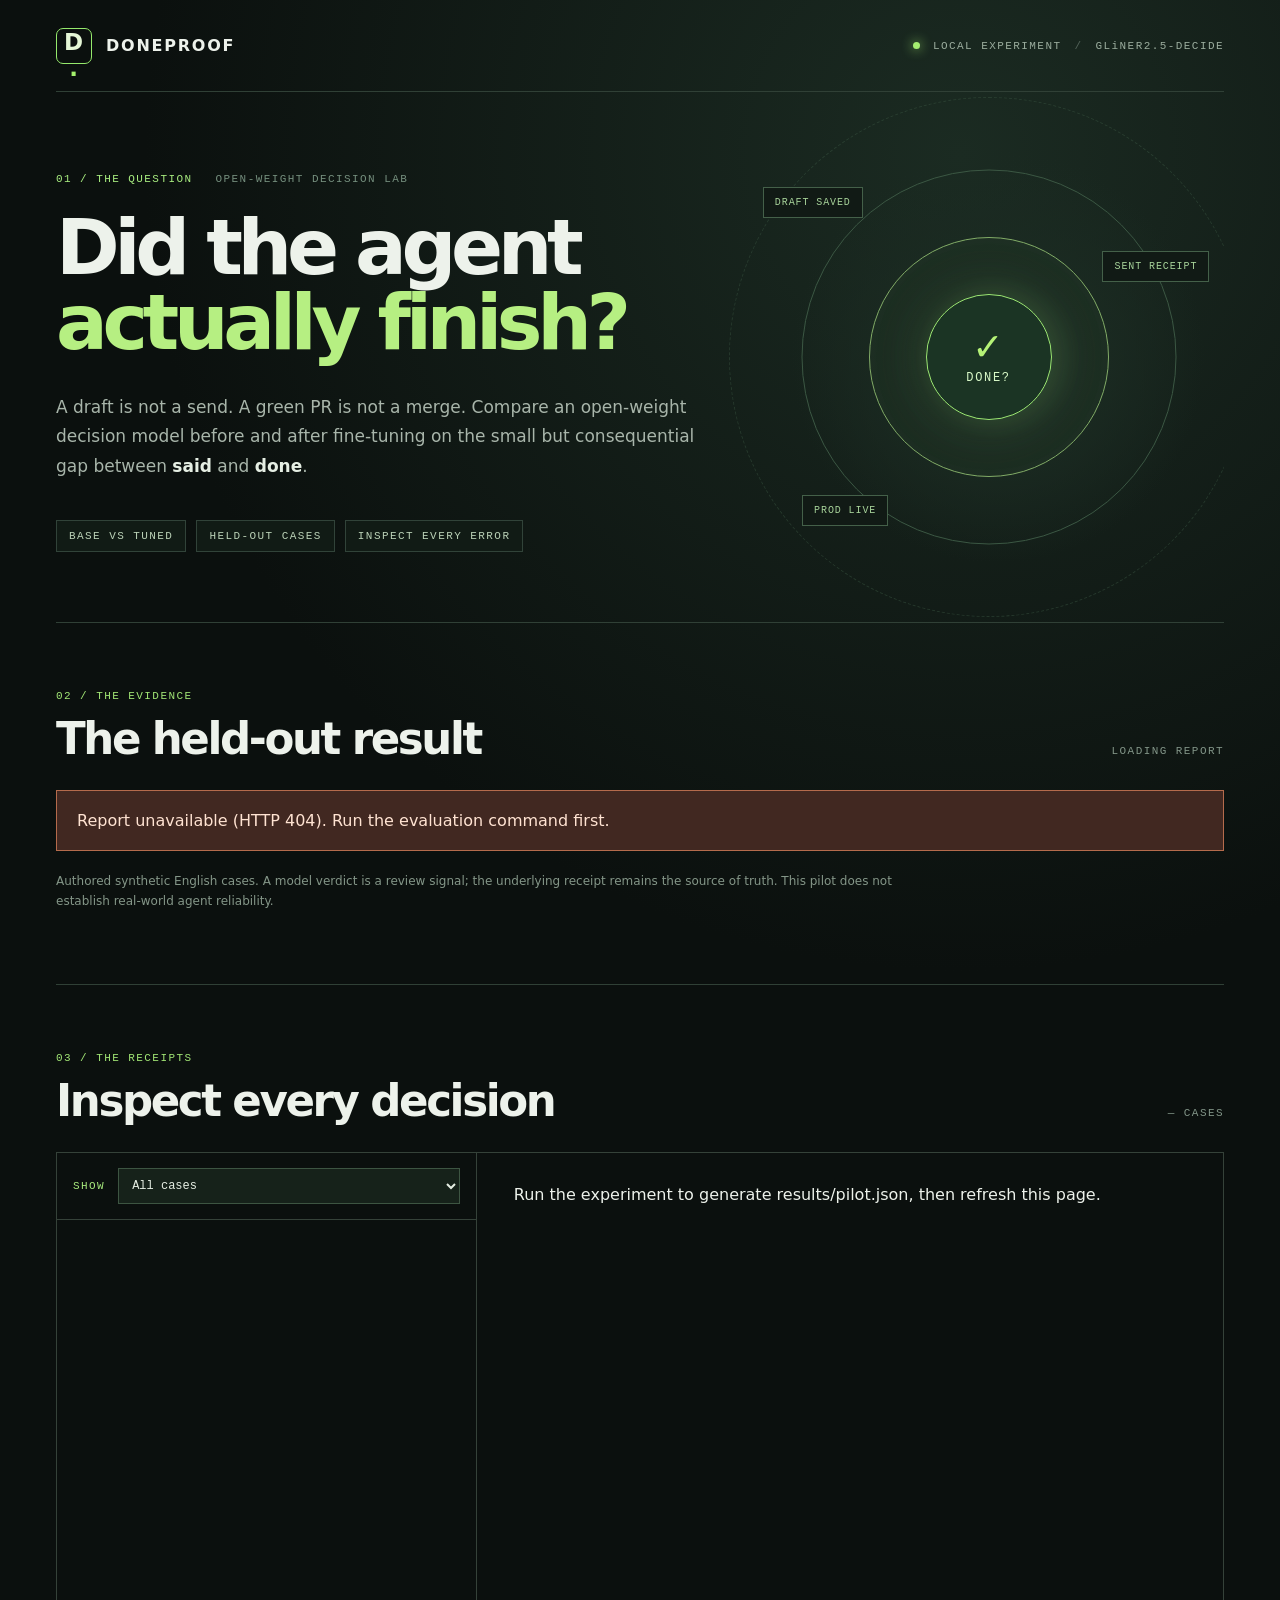
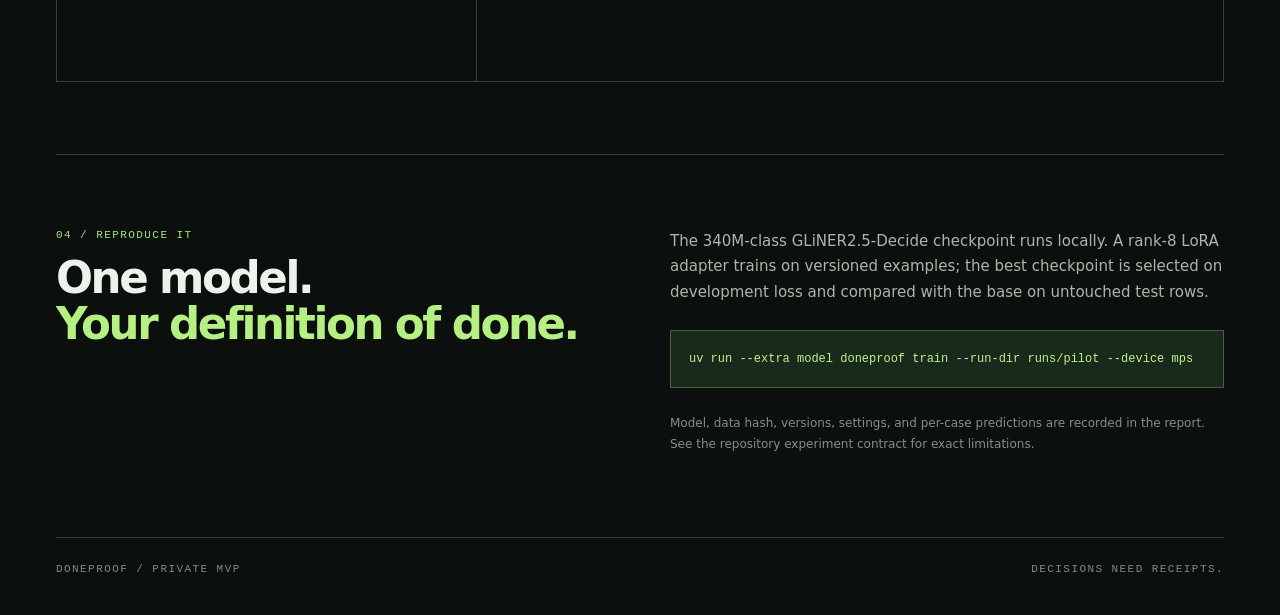
==== site/index.html @ ae105bcd "Build Doneproof joint decision and evidence MVP" ====
<!doctype html>
<html lang="en">
  <head>
    <meta charset="utf-8" />
    <meta name="viewport" content="width=device-width, initial-scale=1" />
    <title>Doneproof · Did the agent actually finish?</title>
    <link rel="stylesheet" href="./style.css" />
    <script src="./app.js" defer></script>
  </head>
  <body>
    <div class="shell">
      <header class="topbar">
        <div class="brand"><span class="brand-mark">D<span class="brand-dot">.</span></span><span>DONEPROOF</span></div>
        <div class="top-meta"><span class="status-dot"></span> LOCAL EXPERIMENT <span class="top-separator">/</span> GLiNER2.5-DECIDE</div>
      </header>

      <main>
        <section class="hero">
          <div class="hero-copy">
            <div class="eyebrow"><span>01 / THE QUESTION</span><span>OPEN-WEIGHT DECISION LAB</span></div>
            <h1>Did the agent<br /><em>actually finish?</em></h1>
            <p class="intro">A draft is not a send. A green PR is not a merge. Compare an open-weight decision model before and after fine-tuning on the small but consequential gap between <strong>said</strong> and <strong>done</strong>.</p>
            <div class="hero-chips"><span>BASE VS TUNED</span><span>HELD-OUT CASES</span><span>INSPECT EVERY ERROR</span></div>
          </div>
          <div class="hero-art" aria-hidden="true">
            <div class="orbit orbit-one"></div><div class="orbit orbit-two"></div><div class="orbit orbit-three"></div>
            <div class="art-center"><span class="art-tick">✓</span><span>DONE?</span></div>
            <span class="art-label art-label-one">DRAFT SAVED</span><span class="art-label art-label-two">SENT RECEIPT</span><span class="art-label art-label-three">PROD LIVE</span>
          </div>
        </section>

        <section class="score-section" aria-labelledby="results-title">
          <div class="section-heading"><div><span class="section-index">02 / THE EVIDENCE</span><h2 id="results-title">The held-out result</h2></div><span class="section-aside" id="sample-count">LOADING REPORT</span></div>
          <div id="error" class="error" role="alert" hidden></div>
          <div class="score-grid" id="scores" hidden>
            <article class="score-card"><div class="score-label">BASE MODEL <span>01</span></div><div class="score-value" id="base-accuracy">—</div><div class="score-caption">exact-match accuracy</div><div class="score-rule"></div><div class="score-foot" id="base-false">— false completion calls</div></article>
            <article class="score-card featured"><div class="score-label">AFTER FINE-TUNING <span>02</span></div><div class="score-value" id="tuned-accuracy">—</div><div class="score-caption">exact-match accuracy</div><div class="score-rule"></div><div class="score-foot" id="tuned-false">— false completion calls</div></article>
            <article class="score-card difference"><div class="score-label">MEASURED CHANGE <span>Δ</span></div><div class="score-value" id="delta">—</div><div class="score-caption">percentage points</div><div class="score-rule"></div><div class="score-foot" id="changed-count">— changed decisions</div></article>
          </div>
          <p class="evidence-score" id="evidence-score" hidden></p>
          <p class="caveat">Authored synthetic English cases. A model verdict is a review signal; the underlying receipt remains the source of truth. This pilot does not establish real-world agent reliability.</p>
        </section>

        <section class="case-section" aria-labelledby="cases-title">
          <div class="section-heading"><div><span class="section-index">03 / THE RECEIPTS</span><h2 id="cases-title">Inspect every decision</h2></div><span class="section-aside" id="case-count">— CASES</span></div>
          <div class="explorer">
            <div class="case-rail">
              <div class="filters"><label for="filter">SHOW</label><select id="filter"><option value="all">All cases</option><option value="changed">Changed by fine-tuning</option><option value="base-error">Base errors</option><option value="tuned-error">Tuned errors</option><option value="false-complete">Any false complete</option></select></div>
              <div id="case-list" class="case-list" role="listbox" aria-label="Evaluation cases"></div>
            </div>
            <article class="case-detail" id="case-detail" aria-live="polite"><p class="loading">Loading the recorded run…</p></article>
          </div>
        </section>

        <section class="how-section"><div><span class="section-index">04 / REPRODUCE IT</span><h2>One model.<br /><em>Your definition of done.</em></h2></div><div class="how-copy"><p>The 340M-class GLiNER2.5-Decide checkpoint runs locally. A rank-8 LoRA adapter trains on versioned examples; the best checkpoint is selected on development loss and compared with the base on untouched test rows.</p><code>uv run --extra model doneproof train --run-dir runs/pilot --device mps</code><p class="small">Model, data hash, versions, settings, and per-case predictions are recorded in the report. See the repository experiment contract for exact limitations.</p></div></section>
      </main>

      <footer><span>DONEPROOF / PRIVATE MVP</span><span>DECISIONS NEED RECEIPTS.</span></footer>
    </div>
  </body>
</html>
---- site/style.css ----
:root { color-scheme: dark; font-family: Inter, ui-sans-serif, system-ui, -apple-system, BlinkMacSystemFont, "Segoe UI", sans-serif; background: #0b100e; color: #edf2eb; }
* { box-sizing: border-box; }
[hidden] { display: none !important; }
body { margin: 0; background: radial-gradient(circle at 75% 7%, #1b2b22 0, #0b100e 36%); }
.shell { max-width: 1500px; margin: auto; padding: 0 56px; }
.topbar { min-height: 92px; display: flex; justify-content: space-between; align-items: center; border-bottom: 1px solid #304036; }
.brand { display: flex; align-items: center; gap: 14px; font-weight: 780; font-size: 16px; letter-spacing: .11em; }
.brand-mark { display: grid; place-items: center; height: 36px; width: 36px; border: 1px solid #95e96c; border-radius: 7px; color: #e5f7d6; font-size: 23px; font-weight: 850; letter-spacing: -.14em; padding-right: 4px; }
.brand-dot { color: #a4f06c; }
.top-meta,.section-index,.section-aside,.eyebrow,.hero-chips,.score-label,.score-foot,.case-id,.filter-label,.filters label,footer { font-family: ui-monospace, SFMono-Regular, Menlo, Monaco, Consolas, monospace; font-size: 11px; letter-spacing: .13em; }
.top-meta { display: flex; align-items: center; gap: 13px; color: #9bad9e; }
.status-dot { height: 7px; width: 7px; background: #a5ed70; border-radius: 50%; box-shadow: 0 0 12px #a5ed70; }
.top-separator { color: #536359; }
.hero { min-height: 520px; display: grid; grid-template-columns: 1.16fr .84fr; position: relative; border-bottom: 1px solid #304036; overflow: hidden; }
.hero-copy { padding: 81px 10px 70px 0; z-index: 1; }
.eyebrow { color: #a9ee80; display: flex; gap: 23px; margin-bottom: 25px; }
.eyebrow span + span { color: #758f7e; }
h1,h2,p { margin: 0; }
h1 { font-size: clamp(56px, 6vw, 98px); line-height: .98; letter-spacing: -.07em; font-weight: 720; }
h1 em,h2 em { color: #b6ef82; font-style: normal; }
.intro { max-width: 650px; margin-top: 32px; color: #a8b5aa; font-size: 17px; line-height: 1.75; }
.intro strong { color: #e5eee3; font-weight: 600; }
.hero-chips { display: flex; flex-wrap: wrap; gap: 10px; margin-top: 38px; color: #bbd2b7; }
.hero-chips span { border: 1px solid #314339; padding: 9px 12px; background: #111b15; }
.hero-art { position: relative; min-height: 490px; background: radial-gradient(circle at 54% 50%, #36503a 0, #1b2b22 22%, transparent 55%); }
.orbit { position: absolute; border: 1px solid #3b5743; border-radius: 50%; top: 50%; left: 52%; transform: translate(-50%,-50%); }
.orbit-one { width: 240px; height: 240px; border-color: #82ac67; box-shadow: inset 0 0 70px #6ca35118; }
.orbit-two { width: 375px; height: 375px; }
.orbit-three { width: 520px; height: 520px; border-style: dashed; opacity: .45; }
.art-center { position: absolute; top: 50%; left: 52%; transform: translate(-50%,-50%); height: 126px; width: 126px; border: 1px solid #9be672; border-radius: 50%; background: #1b3424; display: flex; align-items: center; justify-content: center; flex-direction: column; box-shadow: 0 0 55px #a7ed6e2b; color: #d9f9c8; font-family: ui-monospace, monospace; font-size: 12px; letter-spacing: .14em; }
.art-tick { font-size: 38px; line-height: 1.1; color: #b5f277; }
.art-label { position: absolute; background: #111a15; border: 1px solid #446049; color: #a7d39a; padding: 9px 11px; font: 10px ui-monospace, monospace; letter-spacing: .09em; }
.art-label-one { top: 18%; left: 6%; }.art-label-two { right: 3%; top: 30%; }.art-label-three { bottom: 18%; left: 14%; }
.score-section,.case-section { padding: 67px 0 72px; border-bottom: 1px solid #304036; }
.section-heading { display: flex; align-items: end; justify-content: space-between; margin-bottom: 27px; gap: 20px; }
.section-index { display: block; color: #a2e675; margin-bottom: 14px; }
h2 { font-size: clamp(30px,3.4vw,52px); letter-spacing: -.055em; font-weight: 640; line-height: 1.08; }
.section-aside { color: #829588; padding-bottom: 6px; white-space: nowrap; }
.score-grid { display: grid; grid-template-columns: repeat(3,1fr); gap: 12px; }
.score-card { min-height: 225px; border: 1px solid #354239; background: #141c17; padding: 25px; }
.score-card.featured { background: #1a2b1e; border-color: #83be64; }
.score-label { display: flex; justify-content: space-between; color: #9bad9e; }
.score-label span { color: #a9ef75; }
.score-value { margin-top: 18px; font-size: clamp(45px,5vw,71px); font-weight: 650; letter-spacing: -.075em; line-height: 1; }
.featured .score-value { color: #b9f78c; }
.score-caption { color: #a9b4aa; font-size: 13px; margin-top: 8px; }
.score-rule { height: 1px; background: #3a4b3e; margin: 21px 0 16px; }
.score-foot { color: #a9c49e; letter-spacing: .05em; }
.caveat { max-width: 850px; color: #849688; font-size: 12px; line-height: 1.7; margin-top: 20px; }
.evidence-score { color: #b5d6a9; font: 12px ui-monospace, monospace; margin-top: 22px; line-height: 1.6; }
.error { padding: 20px; background: #412821; border: 1px solid #b56b4c; color: #ffe3d2; }
.explorer { display: grid; grid-template-columns: minmax(280px, 36%) 1fr; border: 1px solid #354239; min-height: 530px; }
.case-rail { border-right: 1px solid #354239; min-width: 0; }
.filters { display: flex; align-items: center; gap: 13px; padding: 15px 16px; border-bottom: 1px solid #354239; }
.filters label { color: #a8eb7e; }
select { flex: 1; min-width: 0; color: #e5eee3; border: 1px solid #3d5542; background: #16221a; padding: 9px; font: 12px ui-monospace, monospace; }
.case-list { max-height: 530px; overflow-y: auto; }
.case-item { display: block; width: 100%; text-align: left; background: transparent; border: 0; border-bottom: 1px solid #28372d; padding: 16px 19px; color: #d9e5d7; cursor: pointer; }
.case-item:hover,.case-item.active { background: #1c2c20; }
.case-item.active { box-shadow: inset 3px 0 #a6ee73; }
.case-item-top { display: flex; justify-content: space-between; gap: 10px; margin-bottom: 6px; }
.case-id { color: #a1ec73; }.case-tag { color: #a9bbaa; font: 10px ui-monospace, monospace; text-transform: uppercase; }
.case-item-title { font-size: 13px; line-height: 1.4; overflow: hidden; text-overflow: ellipsis; white-space: nowrap; }
.case-detail { padding: 32px 37px; min-width: 0; }
.detail-top { display: flex; justify-content: space-between; align-items: center; color: #9aec74; font: 11px ui-monospace, monospace; letter-spacing: .1em; }
.detail-domain { color: #829b83; text-transform: uppercase; }
.detail-title { margin-top: 30px; color: #9cae9e; font: 11px ui-monospace, monospace; letter-spacing: .12em; }
.detail-goal { margin-top: 8px; font-size: 26px; font-weight: 550; line-height: 1.32; letter-spacing: -.03em; }
.trace { margin-top: 24px; border-left: 3px solid #64885b; background: #111b15; padding: 19px 21px; color: #c3d0c2; line-height: 1.65; font-size: 15px; }
.trace-label { display: block; margin-bottom: 9px; color: #85a889; font: 10px ui-monospace, monospace; letter-spacing: .13em; }
.verdicts { display: grid; grid-template-columns: repeat(3,1fr); gap: 9px; margin-top: 28px; }
.verdict { border: 1px solid #3a4a3d; padding: 15px; min-height: 88px; }
.verdict.truth { border-color: #719b65; }.verdict.wrong { border-color: #b36951; background: #2b1d18; }
.verdict-label { color: #899c8c; font: 10px ui-monospace, monospace; letter-spacing: .1em; }
.verdict-value { margin-top: 9px; font-size: 19px; font-weight: 650; }
.wrong .verdict-value { color: #efa483; }
.detail-note { margin-top: 25px; color: #879d89; font-size: 12px; line-height: 1.6; }
.evidence-panel { margin-top: 26px; border-top: 1px solid #39503d; padding-top: 22px; }
.evidence-title { color: #adeda0; font: 11px ui-monospace, monospace; letter-spacing: .1em; }
.evidence-columns { display: grid; grid-template-columns: repeat(2,1fr); gap: 10px; margin-top: 15px; }
.evidence-column { border: 1px solid #35493a; padding: 15px; background: #111a14; min-height: 94px; }
.evidence-column-label,.gold-label { display: block; color: #839f86; font: 10px ui-monospace, monospace; letter-spacing: .1em; margin-bottom: 10px; }
.evidence-item { display: block; margin: 7px 0; color: #d5e5d0; font-size: 12px; line-height: 1.5; }
.evidence-kind { color: #a9ec85; text-transform: uppercase; font: 10px ui-monospace, monospace; margin-right: 7px; }
.gold-evidence { color: #92a693; font-size: 12px; line-height: 1.5; margin-top: 17px; }
.loading,.empty { color: #8da18f; padding: 24px; }
.how-section { display: grid; grid-template-columns: 1fr 1fr; gap: 60px; padding: 74px 0 83px; }
.how-copy { color: #a8b9a8; font-size: 15px; line-height: 1.7; }
.how-copy code { display: block; overflow-wrap: anywhere; margin: 25px 0; padding: 18px; border: 1px solid #476044; background: #19291c; color: #bbf58e; font-size: 12px; }
.how-copy .small { color: #7f9383; font-size: 12px; }
footer { display: flex; justify-content: space-between; gap: 15px; padding: 25px 0 35px; border-top: 1px solid #304036; color: #78917d; }
@media (max-width: 900px) { .shell { padding: 0 24px; } .hero { grid-template-columns: 1fr; }.hero-copy { padding-bottom: 0; }.hero-art { min-height: 300px; }.orbit-one { width: 185px; height: 185px; }.orbit-two { width: 270px; height: 270px; }.orbit-three { width: 350px; height: 350px; }.art-center { height: 96px; width: 96px; }.score-grid { grid-template-columns: 1fr; }.score-card { min-height: 190px; }.explorer { grid-template-columns: 1fr; }.case-rail { border-right: 0; border-bottom: 1px solid #354239; }.case-list { max-height: 270px; }.how-section { grid-template-columns: 1fr; gap: 28px; } }
@media (max-width: 560px) { .shell { padding: 0 16px; }.topbar { min-height: 70px; }.top-meta { display: none; }.hero-copy { padding-top: 55px; }.eyebrow span + span { display: none; }.intro { font-size: 15px; }.section-heading { align-items: start; flex-direction: column; }.case-detail { padding: 24px 18px; }.verdicts { gap: 5px; }.verdict { padding: 11px 8px; }.verdict-value { font-size: 15px; } }
@media (max-width: 560px) { .evidence-columns { grid-template-columns: 1fr; } }
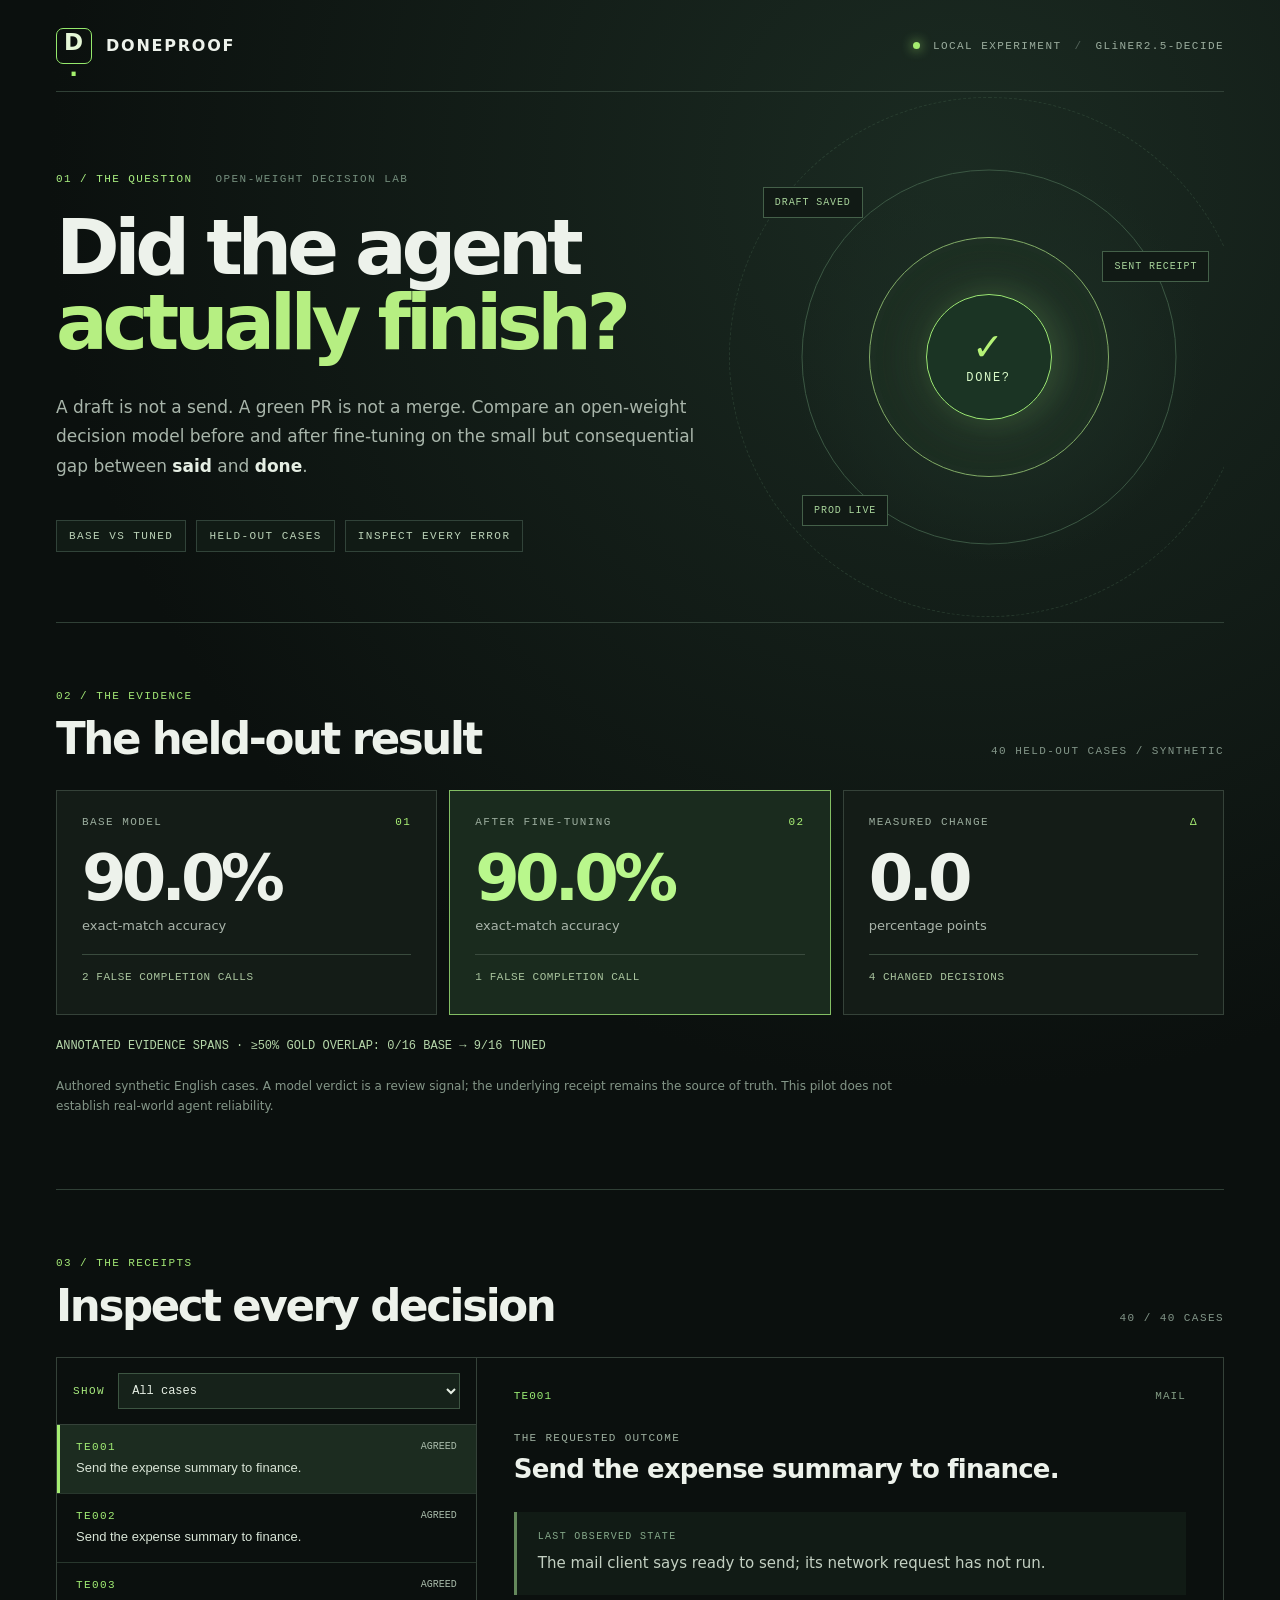
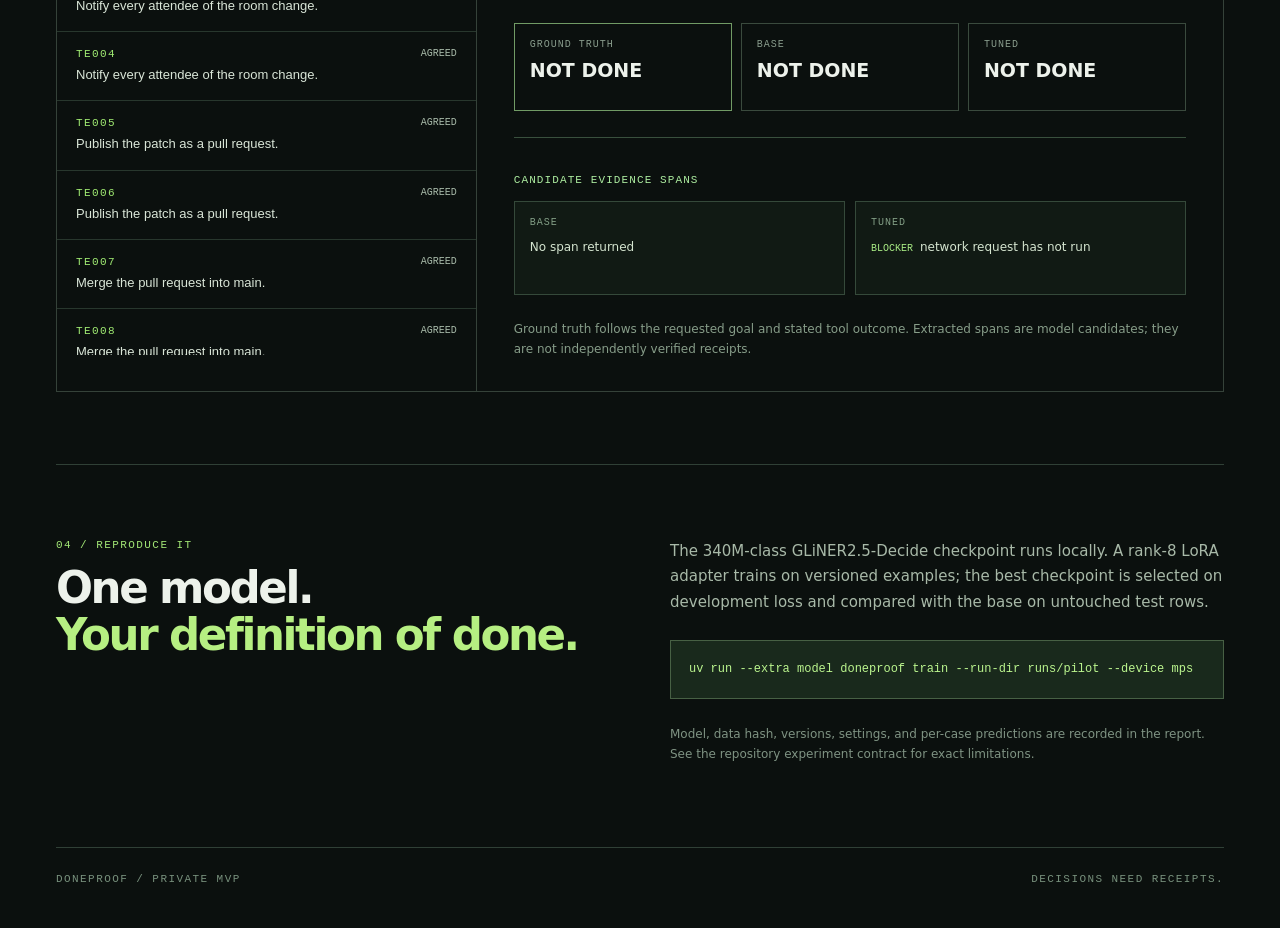
==== commit 31d63121: "Publish measured private pilot and case explorer" ====
--- a/site/index.html
+++ b/site/index.html
@@ -5,7 +5,7 @@
     <meta name="viewport" content="width=device-width, initial-scale=1" />
     <title>Doneproof · Did the agent actually finish?</title>
     <link rel="stylesheet" href="./style.css" />
-    <script src="./app.js" defer></script>
+    <script src="./app.js?v=2" defer></script>
   </head>
   <body>
     <div class="shell">
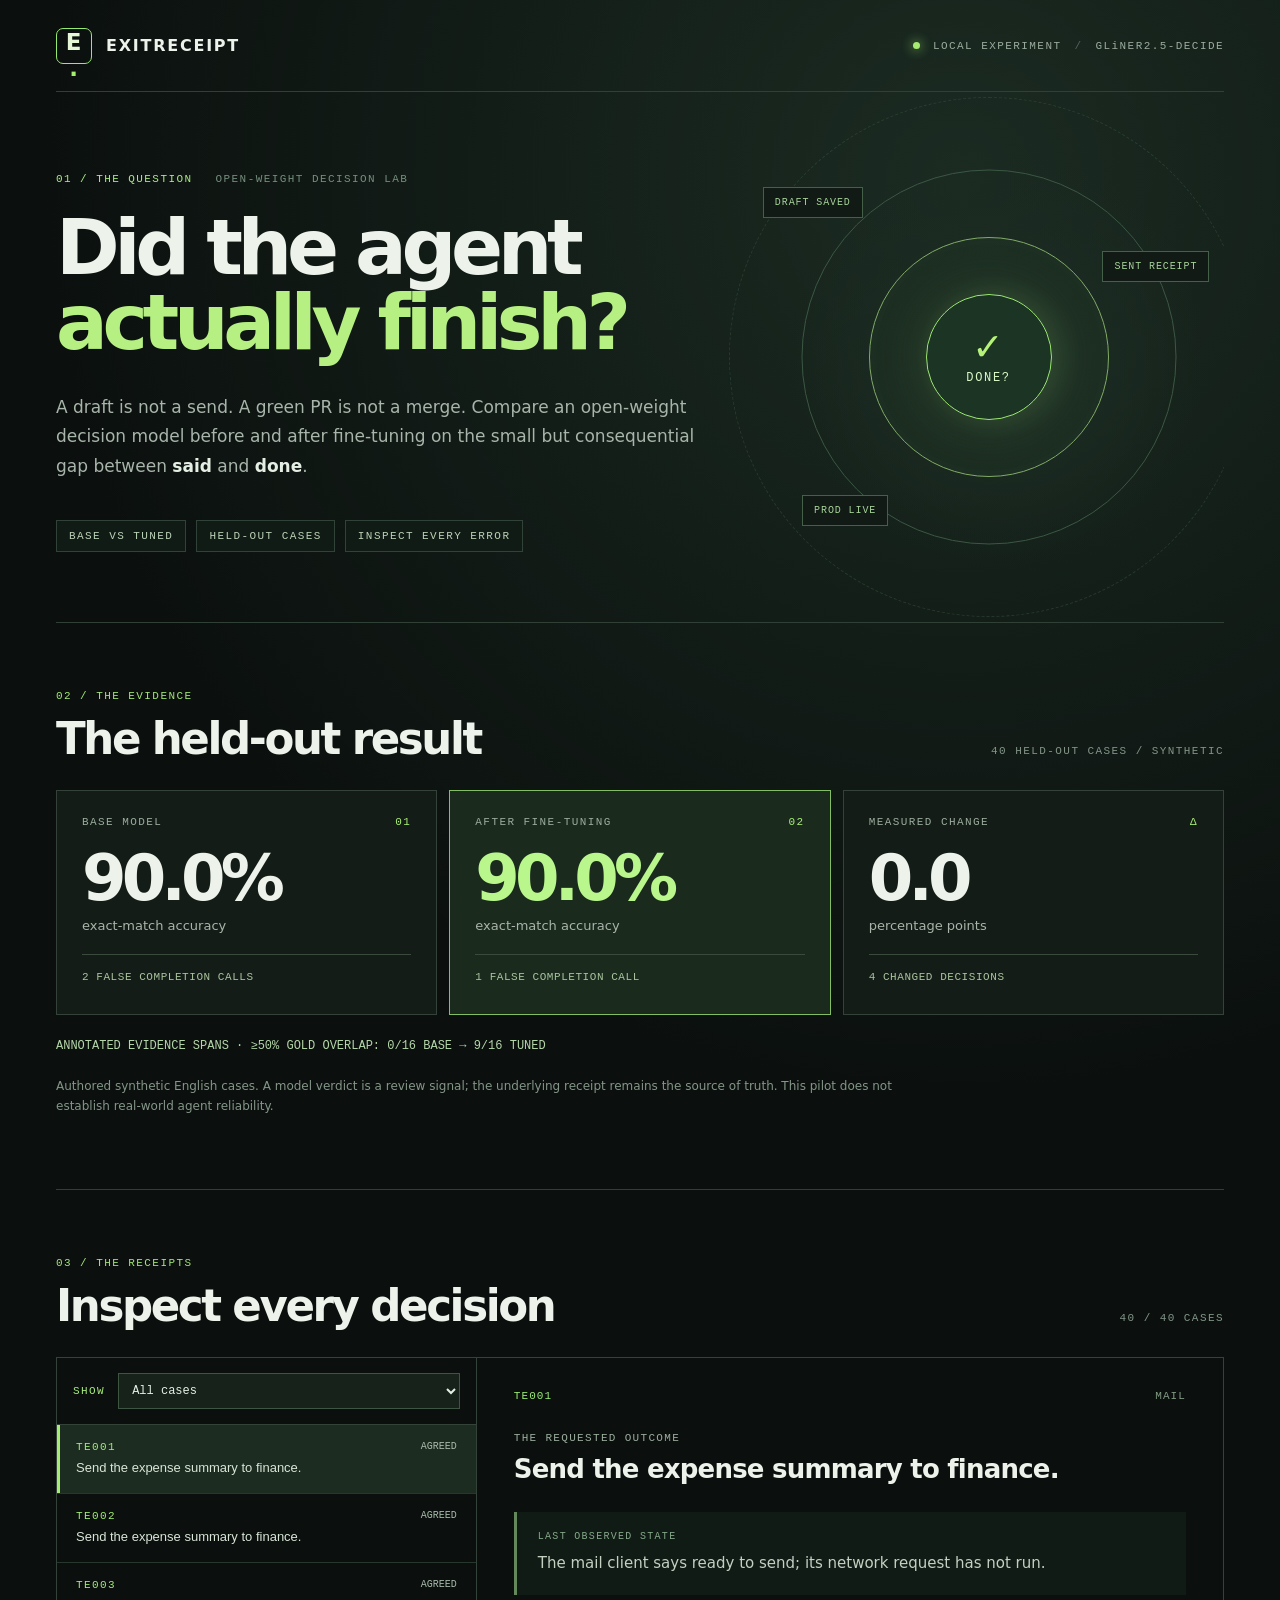
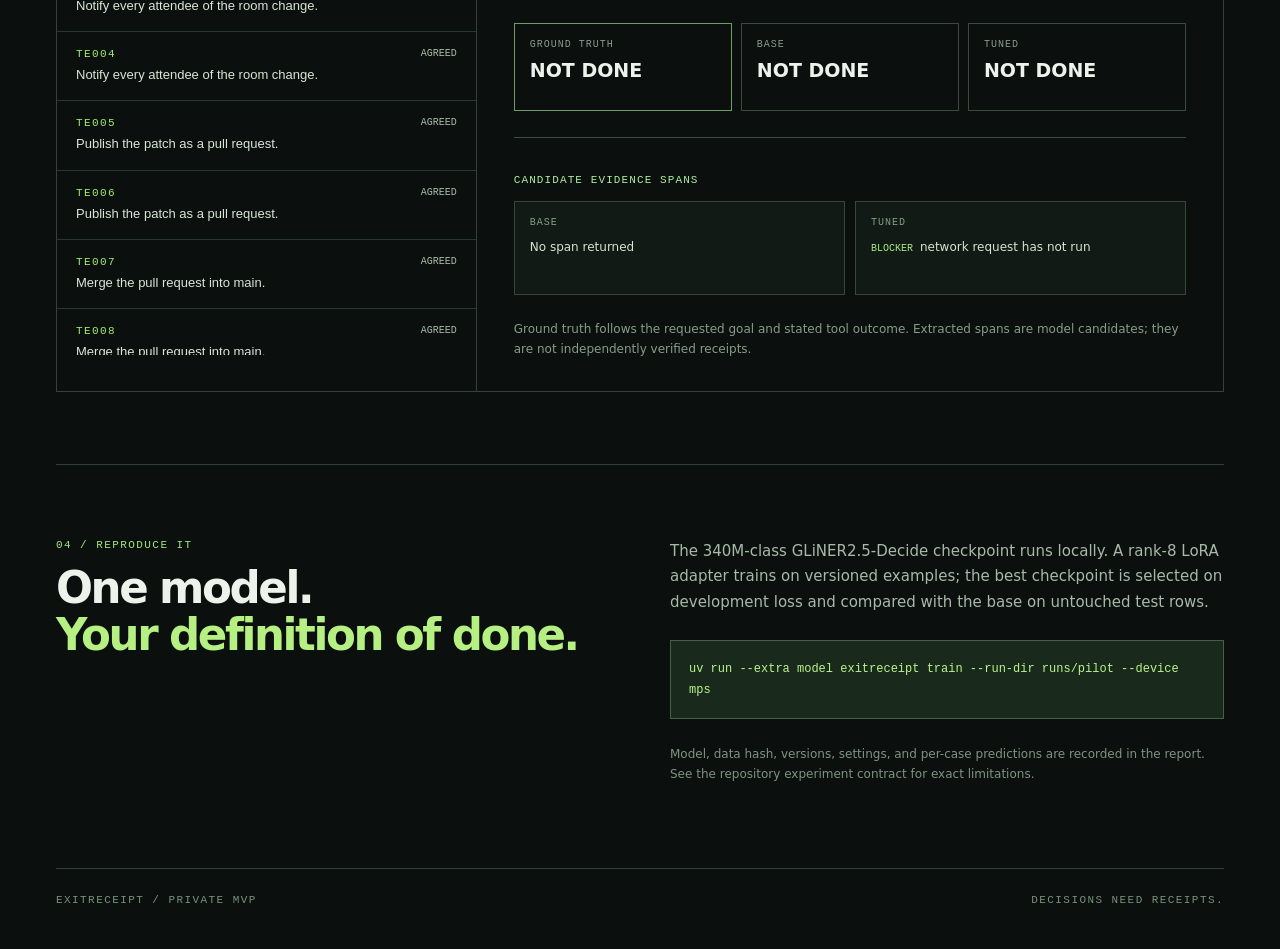
==== commit 92ff6f48: "Rename experiment to ExitReceipt" ====
--- a/site/index.html
+++ b/site/index.html
@@ -3,14 +3,14 @@
   <head>
     <meta charset="utf-8" />
     <meta name="viewport" content="width=device-width, initial-scale=1" />
-    <title>Doneproof · Did the agent actually finish?</title>
+    <title>ExitReceipt · Did the agent actually finish?</title>
     <link rel="stylesheet" href="./style.css" />
     <script src="./app.js?v=2" defer></script>
   </head>
   <body>
     <div class="shell">
       <header class="topbar">
-        <div class="brand"><span class="brand-mark">D<span class="brand-dot">.</span></span><span>DONEPROOF</span></div>
+        <div class="brand"><span class="brand-mark">E<span class="brand-dot">.</span></span><span>EXITRECEIPT</span></div>
         <div class="top-meta"><span class="status-dot"></span> LOCAL EXPERIMENT <span class="top-separator">/</span> GLiNER2.5-DECIDE</div>
       </header>
 
@@ -52,10 +52,10 @@
           </div>
         </section>
 
-        <section class="how-section"><div><span class="section-index">04 / REPRODUCE IT</span><h2>One model.<br /><em>Your definition of done.</em></h2></div><div class="how-copy"><p>The 340M-class GLiNER2.5-Decide checkpoint runs locally. A rank-8 LoRA adapter trains on versioned examples; the best checkpoint is selected on development loss and compared with the base on untouched test rows.</p><code>uv run --extra model doneproof train --run-dir runs/pilot --device mps</code><p class="small">Model, data hash, versions, settings, and per-case predictions are recorded in the report. See the repository experiment contract for exact limitations.</p></div></section>
+        <section class="how-section"><div><span class="section-index">04 / REPRODUCE IT</span><h2>One model.<br /><em>Your definition of done.</em></h2></div><div class="how-copy"><p>The 340M-class GLiNER2.5-Decide checkpoint runs locally. A rank-8 LoRA adapter trains on versioned examples; the best checkpoint is selected on development loss and compared with the base on untouched test rows.</p><code>uv run --extra model exitreceipt train --run-dir runs/pilot --device mps</code><p class="small">Model, data hash, versions, settings, and per-case predictions are recorded in the report. See the repository experiment contract for exact limitations.</p></div></section>
       </main>
 
-      <footer><span>DONEPROOF / PRIVATE MVP</span><span>DECISIONS NEED RECEIPTS.</span></footer>
+      <footer><span>EXITRECEIPT / PRIVATE MVP</span><span>DECISIONS NEED RECEIPTS.</span></footer>
     </div>
   </body>
 </html>
